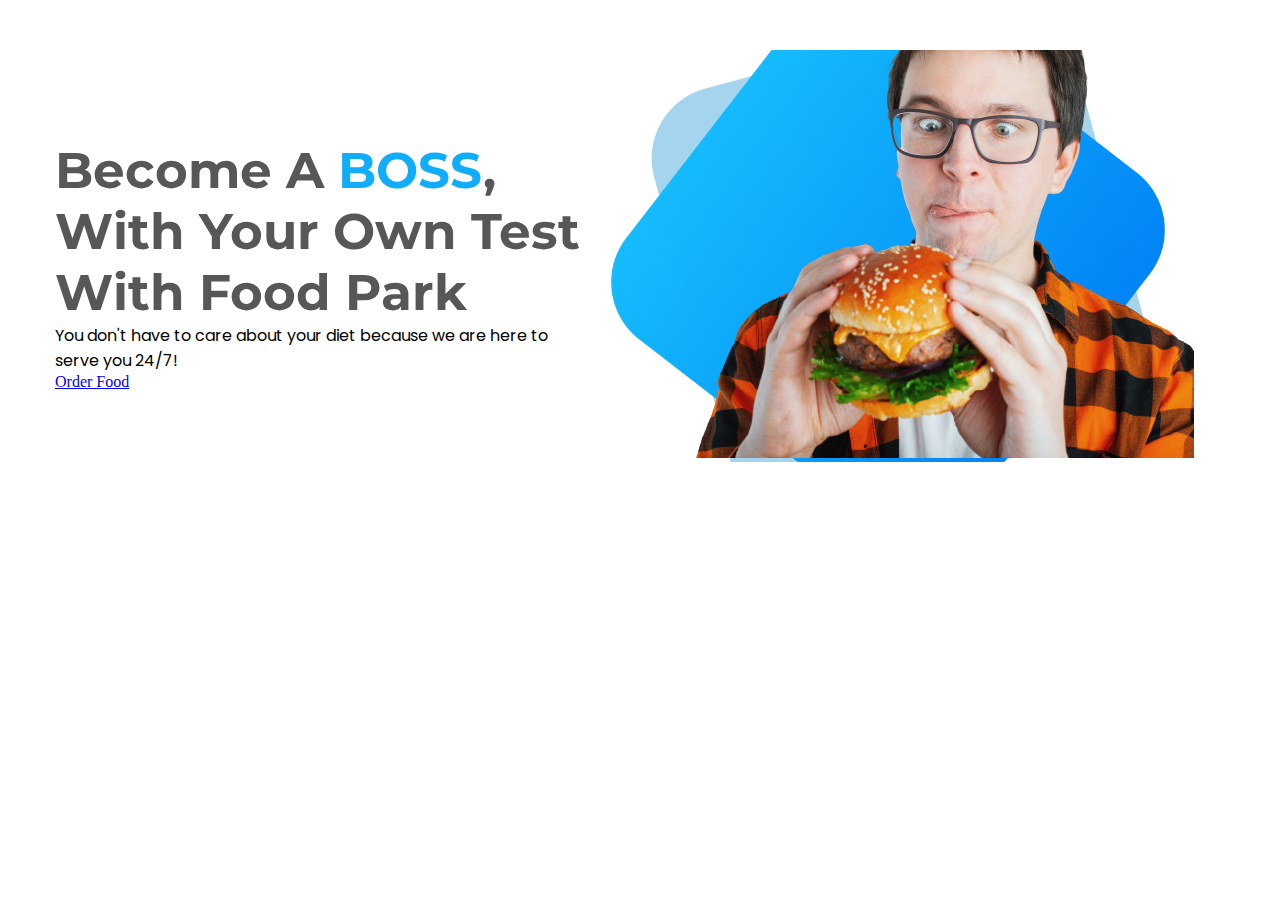
==== index.html @ 6270abcb "food park website" ====
<!DOCTYPE html>
<html lang="en">
<head>
    <meta charset="UTF-8">
    <meta http-equiv="X-UA-Compatible" content="IE=edge">
    <meta name="viewport" content="width=device-width, initial-scale=1.0">
    <title>Food Park</title>
    <link rel="stylesheet" href="style.css">
</head>
<body>

    <section id="food-promotion">

        <div class="container">

            <div class="first-box">

                <h1>become a <span>boss</span>, with your own test with food park</h1>

                <p>You don't have to care about your diet because we are here to serve you 24/7!</p>

                <a href="#">Order Food</a>


            </div>

            <div class="img">
                <img src="img/young-guy-holding-fresh-burger_79782-176-removebg-preview.png">
            </div>

        </div>

    </section>
    
</body>
</html>
---- style.css ----
@import url('https://fonts.googleapis.com/css2?family=Montserrat:ital,wght@0,100;0,200;0,300;0,400;0,500;0,600;0,700;0,800;0,900;1,100;1,200;1,300;1,400;1,500;1,600;1,700;1,800;1,900&family=Poppins:ital,wght@0,100;0,200;0,300;0,400;0,500;0,600;0,700;0,800;0,900;1,100;1,200;1,300;1,400;1,500;1,600;1,700;1,800;1,900&display=swap');
*{margin: 0; padding: 0;}

h1{
    font-family: 'Montserrat', sans-serif;
}

p{
    font-family: 'Poppins', sans-serif;
}

.container{
    width: 1170px;
    margin: 50px auto 0px auto;
    display: flex;

}

.first-box{
    width: 45%;
}

.img{
    background-image: url(img/Group.png);
    background-size: cover;
    background-repeat: no-repeat;
    background-position: center;
}


.first-box h1 {
    color: #575757;
    font-size: 50px;
    padding-top: 90px;
    text-transform: capitalize;
}

.first-box span{
    text-transform: uppercase;
    color:#10AEFA;
}
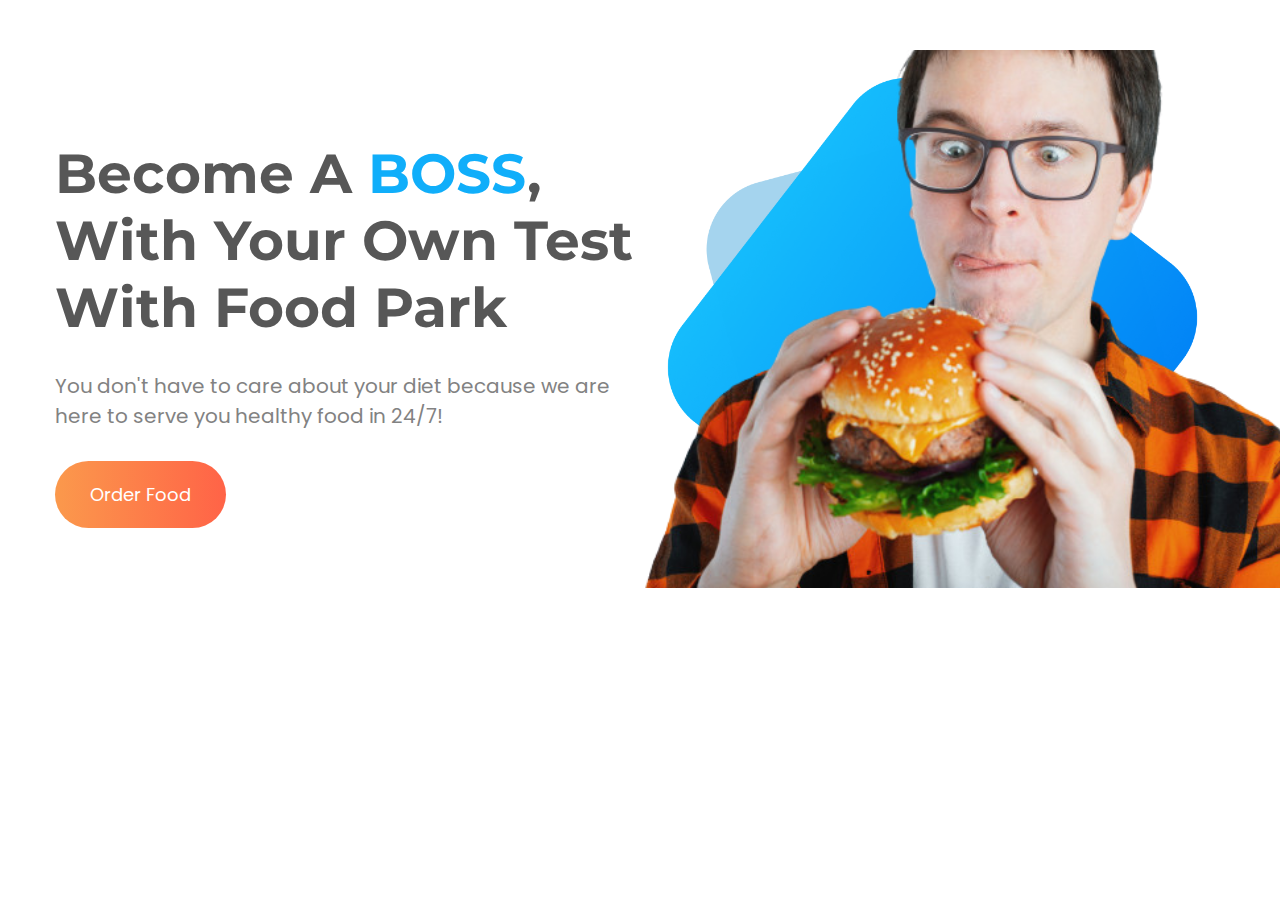
==== commit accc6dcb: "first section done" ====
--- a/index.html
+++ b/index.html
@@ -17,7 +17,7 @@
 
                 <h1>become a <span>boss</span>, with your own test with food park</h1>
 
-                <p>You don't have to care about your diet because we are here to serve you 24/7!</p>
+                <p>You don't have to care about your diet because we are here to serve you healthy food in 24/7!</p>
 
                 <a href="#">Order Food</a>
 
--- a/style.css
+++ b/style.css
@@ -13,24 +13,30 @@
     width: 1170px;
     margin: 50px auto 0px auto;
     display: flex;
+    justify-content: space-between;
 
 }
 
 .first-box{
-    width: 45%;
+    width: 50%;
+
 }
 
 .img{
     background-image: url(img/Group.png);
     background-size: cover;
     background-repeat: no-repeat;
-    background-position: center;
+    width: 50%;
+}
+
+.img img{
+    height: 100%;
 }
 
 
 .first-box h1 {
     color: #575757;
-    font-size: 50px;
+    font-size: 55px;
     padding-top: 90px;
     text-transform: capitalize;
 }
@@ -38,4 +44,22 @@
 .first-box span{
     text-transform: uppercase;
     color:#10AEFA;
+}
+
+.first-box p {
+    color: #828282;
+    margin: 30px 0px;
+    font-size: 20px;
+}
+
+.first-box a {
+    background: linear-gradient(90deg, #fb994c , tomato);
+    text-decoration: none;
+    padding: 20px 35px;
+    border-radius: 35px;
+    color: white;
+    font-family: 'Poppins';
+    display: inline-block;
+    font-size: 18px;
+    margin-bottom: 60px;
 }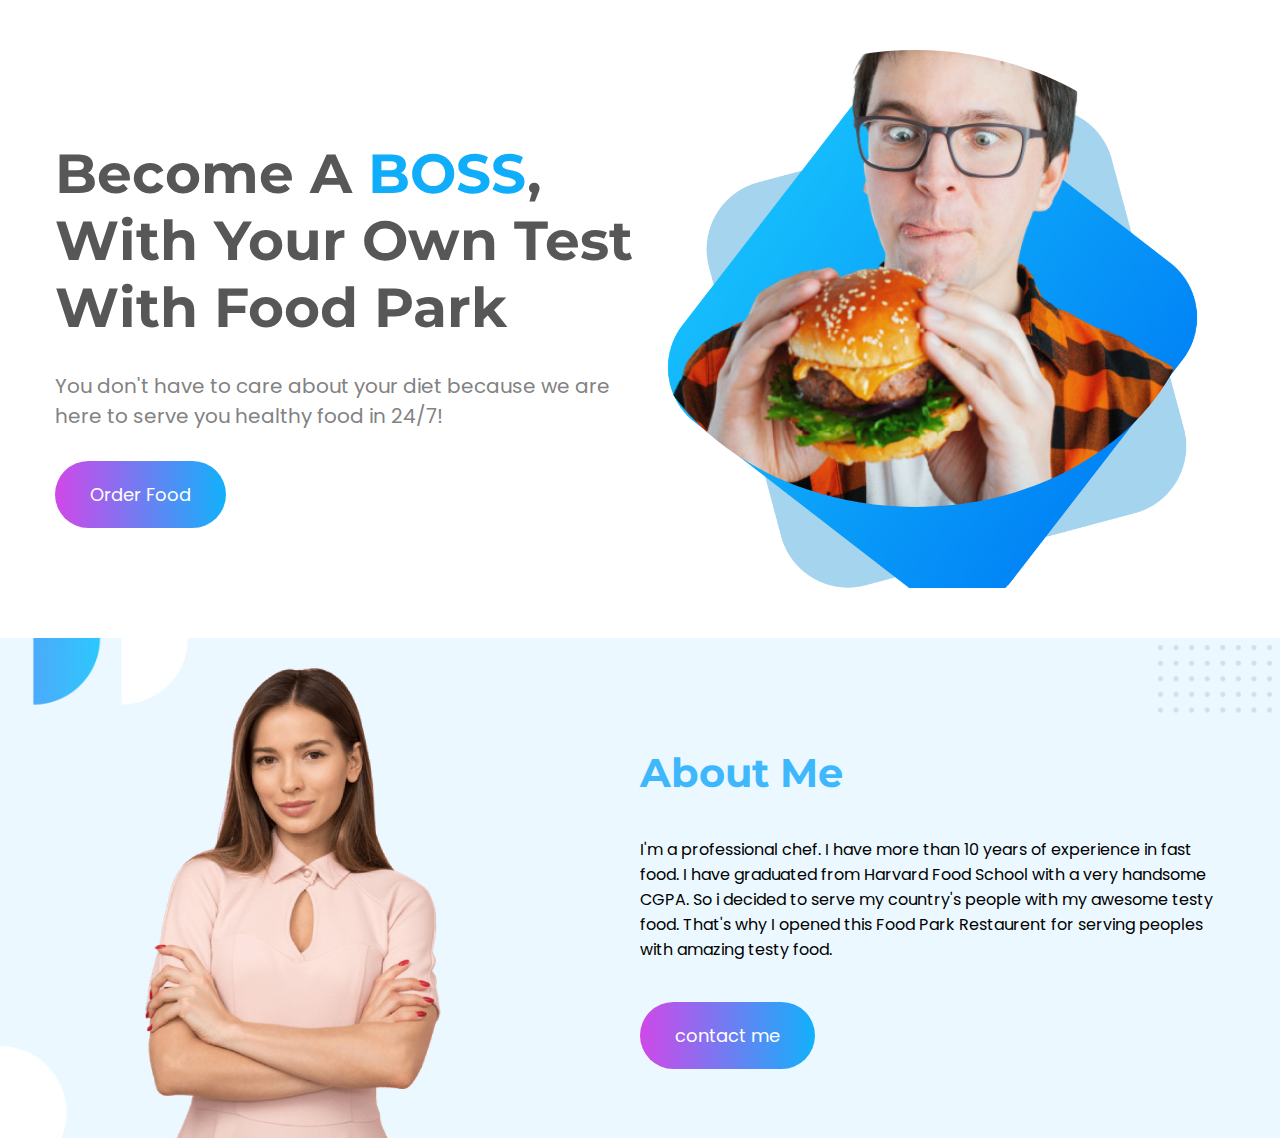
==== commit bd2ae2f9: "second section completed" ====
--- a/index.html
+++ b/index.html
@@ -31,6 +31,26 @@
         </div>
 
     </section>
+
+    <section class="about-me">
+
+        <div class="container">
+
+            <div class="img-2">
+                <img src="img/Person Image.png" alt="">
+            </div>
+
+            <div class="about-info">
+                <h2>About Me</h2>
+
+                <p>I'm a professional chef. I have more than 10 years of experience in fast food. I have graduated from Harvard Food School with a very handsome CGPA. So i decided to serve my country's people with my awesome testy food. That's why I opened this Food Park Restaurent for serving peoples with amazing testy food.</p>
+
+                <a href="#">contact me</a>
+            </div>
+
+        </div>
+
+    </section>
     
 </body>
 </html>--- a/style.css
+++ b/style.css
@@ -17,6 +17,8 @@
 
 }
 
+/* section 1 start */
+
 .first-box{
     width: 50%;
 
@@ -30,7 +32,9 @@
 }
 
 .img img{
-    height: 100%;
+    height: 85%;
+    border-radius: 50%;
+    margin-left: -6px;
 }
 
 
@@ -53,7 +57,7 @@
 }
 
 .first-box a {
-    background: linear-gradient(90deg, #fb994c , tomato);
+    background: linear-gradient(90deg, #d048e8 , #11B1FB);
     text-decoration: none;
     padding: 20px 35px;
     border-radius: 35px;
@@ -62,4 +66,51 @@
     display: inline-block;
     font-size: 18px;
     margin-bottom: 60px;
+}
+/* section 1 end */
+
+
+/* section 2 start */
+
+.about-me{
+    background-image: url(img/Frame\ 57.jpg);
+    background-repeat: no-repeat;
+    background-size: cover;
+}
+
+.img-2 {
+    width: 50%;
+    height: 500px;
+}
+
+.about-info {
+    width: 50%;
+}
+
+.img-2 img {
+    height: 94%;
+    margin: 30px 0px 0px 90px;
+}
+
+.about-info h2 {
+    font-family: 'Montserrat';
+    font-size: 40px;
+    color: #3eb7fc;
+    margin: 110px 0px 40px 0px;
+}
+
+.about-info p {
+    font-family: 'Poppins';
+}
+
+.about-info a{
+    background: linear-gradient(90deg, #d048e8 , #11B1FB);
+    text-decoration: none;
+    padding: 20px 35px;
+    border-radius: 35px;
+    color: white;
+    font-family: 'Poppins';
+    display: inline-block;
+    font-size: 18px;
+    margin: 40px 0px 60px 0px;
 }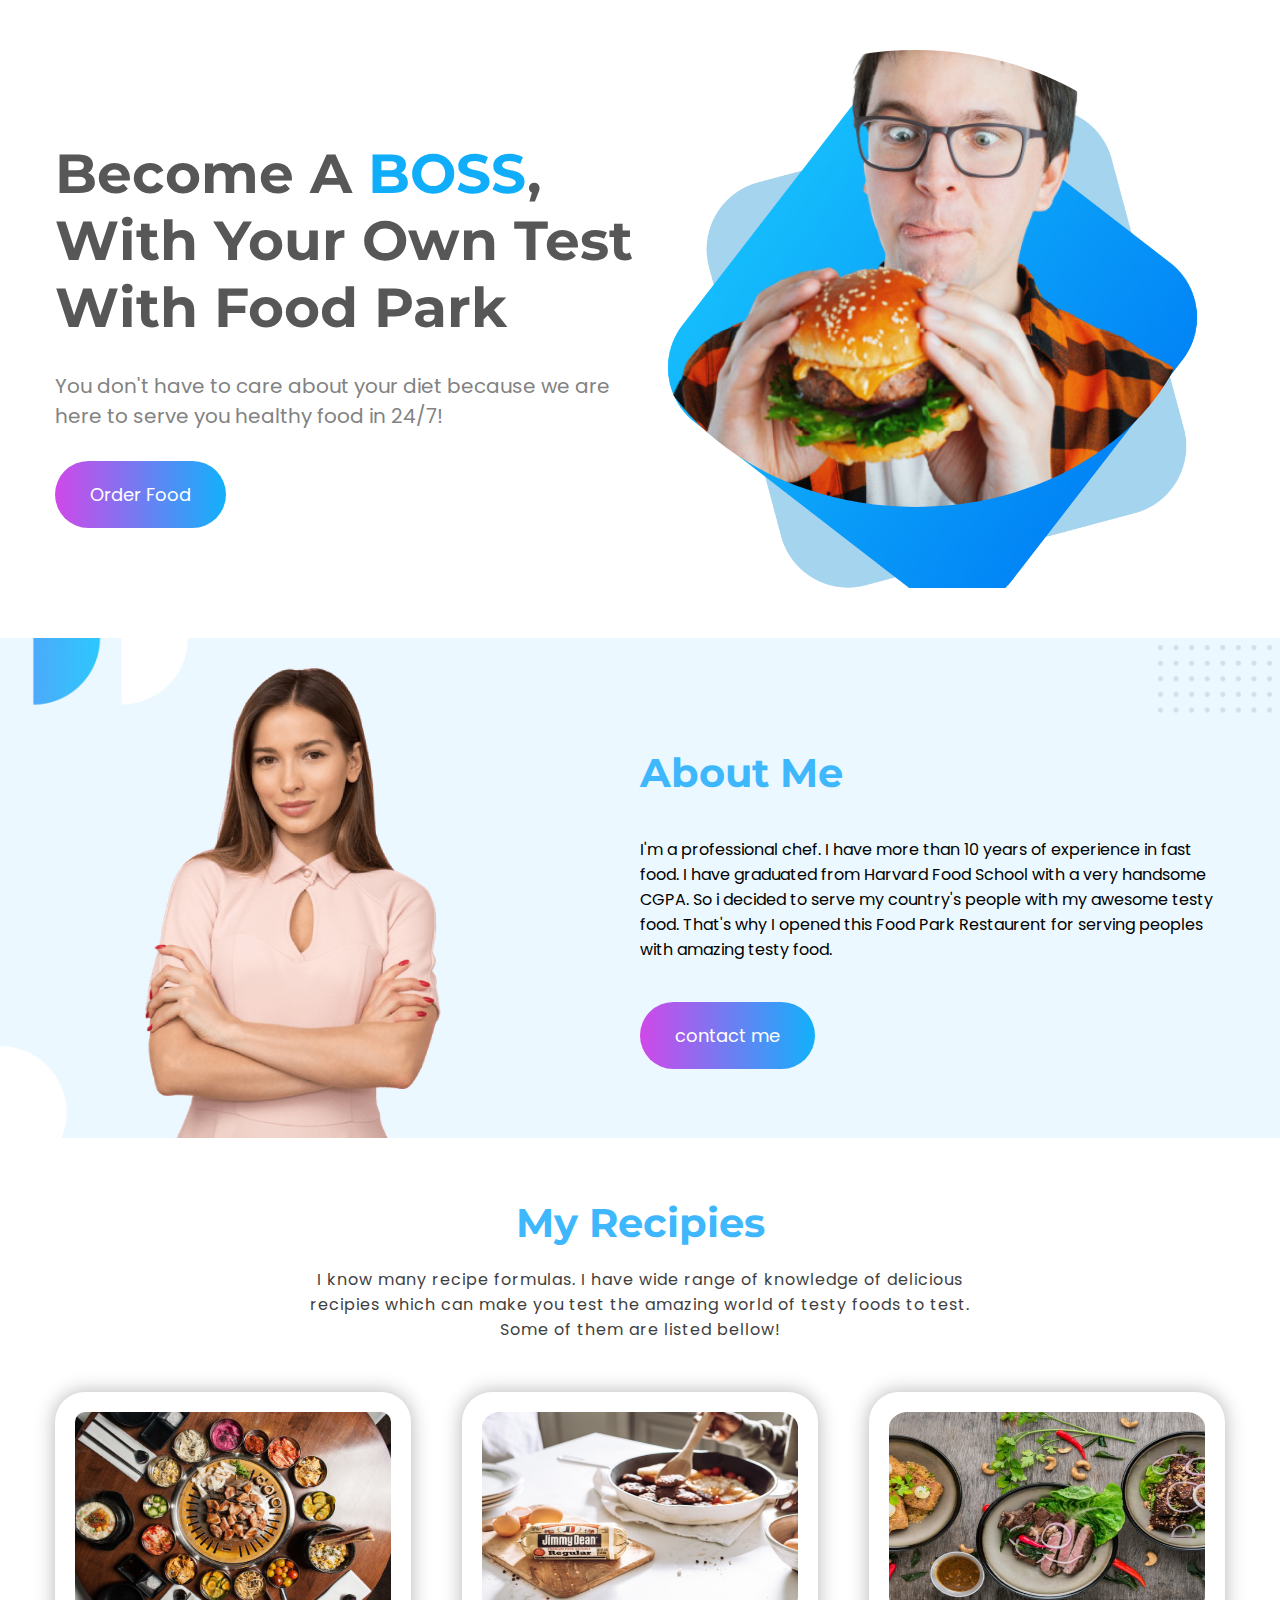
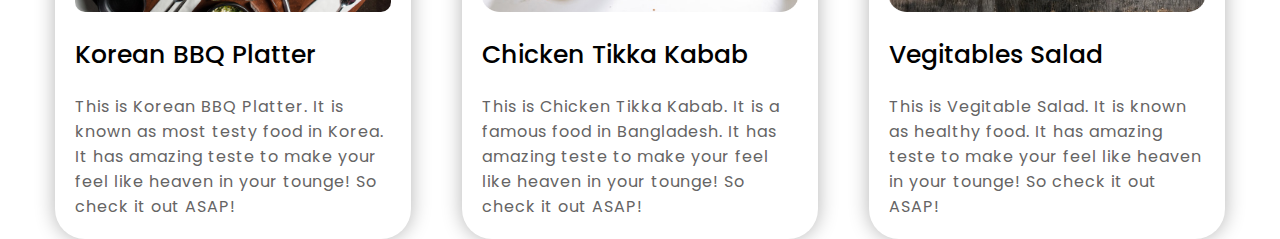
==== commit c86e594e: "section 3 completed" ====
--- a/index.html
+++ b/index.html
@@ -51,6 +51,53 @@
         </div>
 
     </section>
+
+    <section class="recipe-list">
+
+            <h1>My Recipies</h1>
+            <p>I know many recipe formulas. I have wide range of knowledge of delicious recipies which can make you test the amazing world of testy foods to test. Some of them are listed bellow!</p>
+
+        <div class="container recipe">
+
+            <div class="recipies">
+
+                    <img src="img/korean-barbecue.jpg" alt="">
+
+                    <h3>Korean BBQ Platter</h3>
+
+                    <p>This is Korean BBQ Platter. It is known as most testy food in Korea.
+                        It has amazing teste to make your feel like heaven in your tounge! So check it out ASAP!
+                    </p>
+
+            </div>
+
+            <div class="recipies">
+
+                    <img src="img/Project Cover.jpg" alt="">
+
+                    <h3>Chicken Tikka Kabab</h3>
+
+                    <p>This is Chicken Tikka Kabab. It is a famous food in Bangladesh.
+                        It has amazing teste to make your feel like heaven in your tounge! So check it out ASAP!
+                    </p>
+
+            </div>
+
+            <div class="recipies">
+
+                    <img src="img/Project Cover1.jpg" alt="">
+
+                    <h3>Vegitables Salad</h3>
+
+                    <p>This is Vegitable Salad. It is known as healthy food.
+                        It has amazing teste to make your feel like heaven in your tounge! So check it out ASAP!
+                    </p>
+
+            </div>
+
+        </div>
+
+    </section>
     
 </body>
 </html>--- a/style.css
+++ b/style.css
@@ -113,4 +113,62 @@
     display: inline-block;
     font-size: 18px;
     margin: 40px 0px 60px 0px;
+}
+
+/* section 2 end */
+
+/* section 3 start */
+
+.recipe-list{
+    color: ;
+}
+
+.recipe div{
+    width: 27%;
+}
+
+.recipe img{
+    width: 100%;
+}
+
+.recipe-list h1 {
+    text-align: center;
+    font-size: 40px;
+    margin-top: 60px;
+    color: #3eb7fc;
+}
+
+.recipe-list p {
+    width: 690px;
+    text-align: center;
+    margin: 20px auto;
+    font-family: 'Poppins';
+    letter-spacing: 1px;
+    color: #3e3e3e;
+}
+
+.recipies {
+    box-shadow: 0px 0px 20px rgb(180, 180, 180);
+    border-radius: 30px;
+    padding: 20px;
+}
+
+.recipies img {
+    border-radius: 10px;
+    height: 200px;
+}
+
+.recipies h3 {
+    font-family: 'Poppins';
+    font-size: 25px;
+    margin: 20px 0px;
+    font-weight: 500;
+}
+
+.recipies p {
+    width: 100%;
+    margin: 0px;
+    text-align: left;
+    font-family: 'Poppins';
+    color: #656464;
 }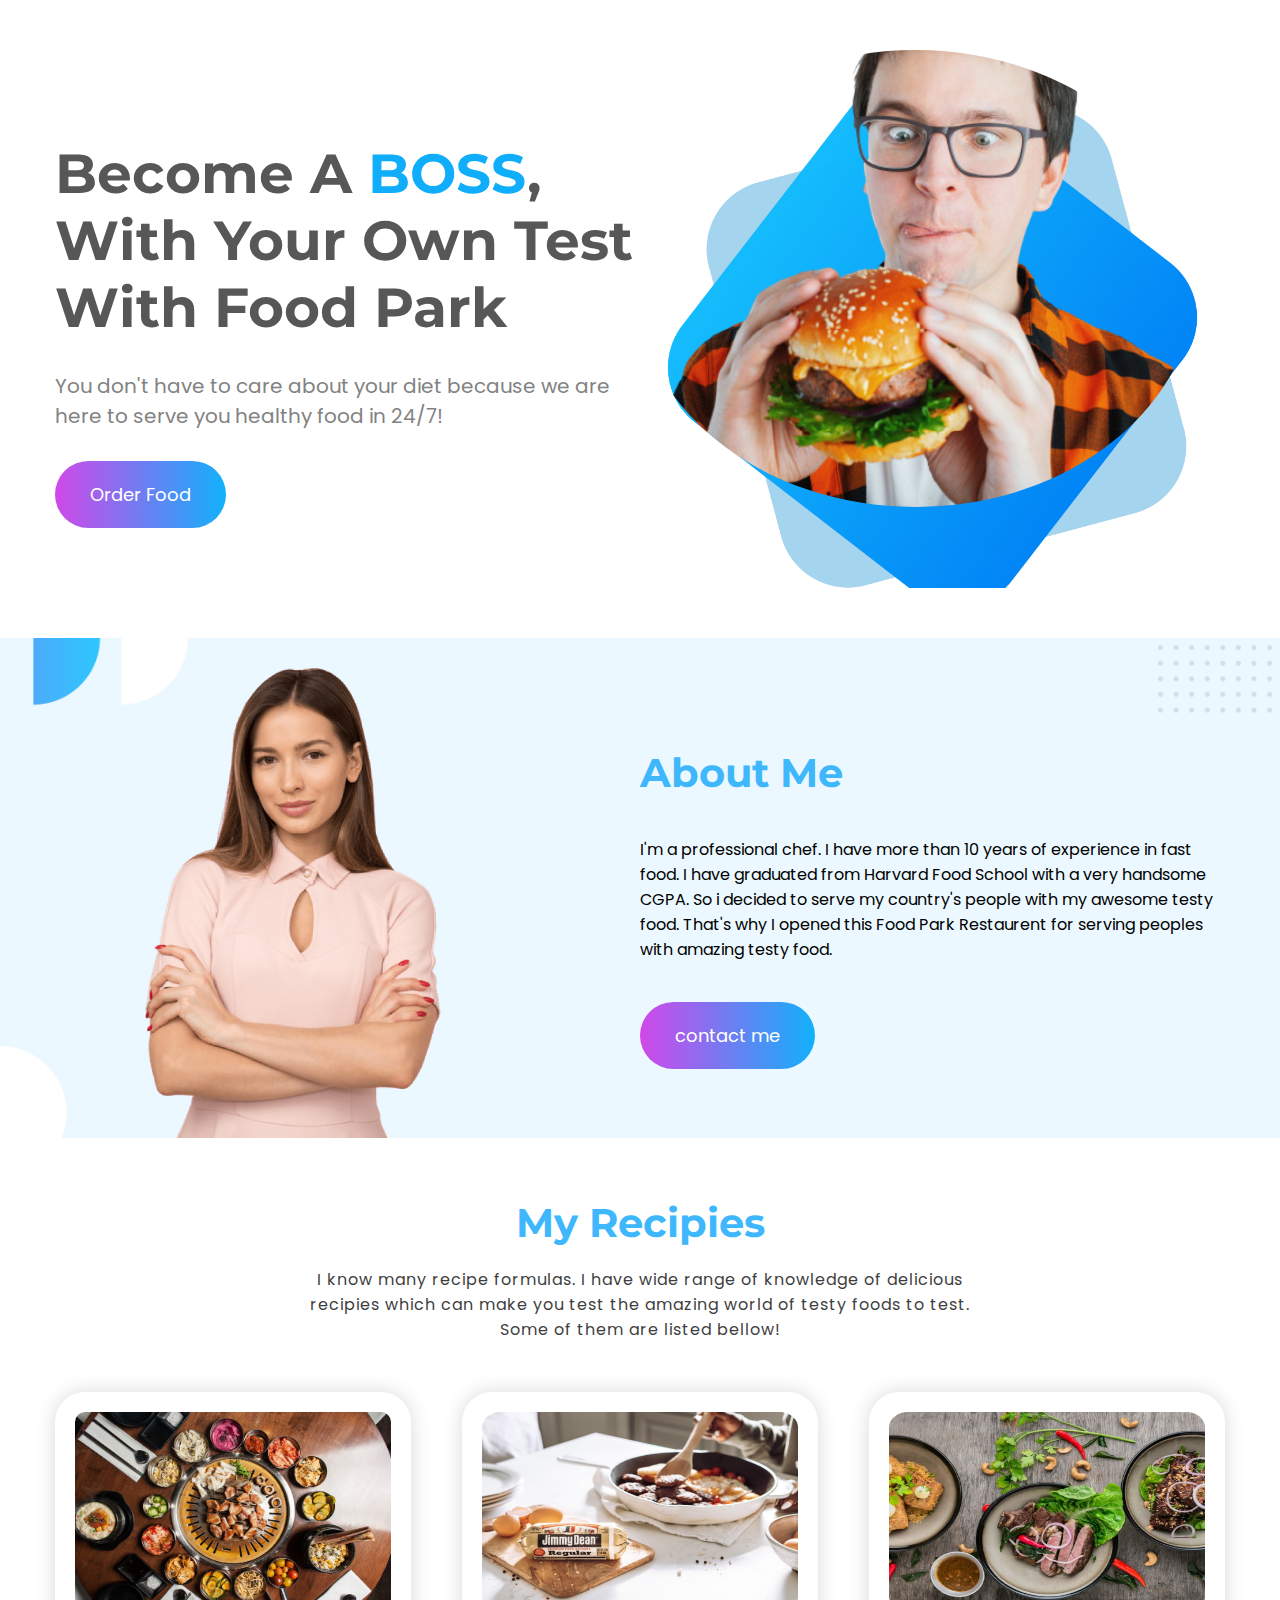
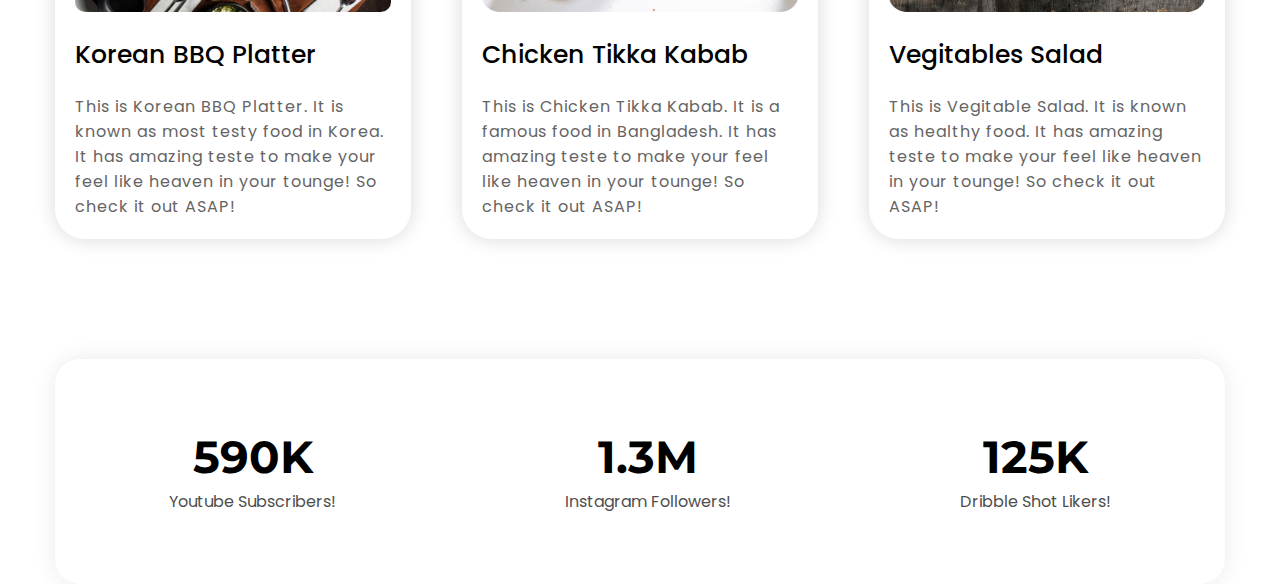
==== commit eea6f219: "section 4 completed" ====
--- a/index.html
+++ b/index.html
@@ -98,6 +98,27 @@
         </div>
 
     </section>
+
+    <section class="social-activities">
+
+        <div class="container social">
+
+            <div class="social-info"">
+                <h1>590K</h1>
+                <p>Youtube Subscribers!</p>
+            </div>
+
+            <div class="social-info">
+                <h1>1.3M</h1>
+                <p>Instagram Followers!</p>
+            </div>
+
+            <div class="social-info">
+                <h1>125K</h1>
+                <p>Dribble Shot Likers!</p>
+            </div>
+        </div>
+    </section>
     
 </body>
 </html>--- a/style.css
+++ b/style.css
@@ -148,7 +148,7 @@
 }
 
 .recipies {
-    box-shadow: 0px 0px 20px rgb(180, 180, 180);
+    box-shadow: 0px 0px 20px rgb(218, 217, 217);
     border-radius: 30px;
     padding: 20px;
 }
@@ -171,4 +171,31 @@
     text-align: left;
     font-family: 'Poppins';
     color: #656464;
-}+}
+
+/* section 3 end */
+
+/* section 4 start */
+
+.social {
+    box-shadow: 0px 0px 25px #eaeaea;
+    border-radius: 25px;
+    display: flex;
+    justify-content: space-around;
+    padding: 70px 0px;
+    margin-top: 120px;
+}
+
+.social-info h1 {
+    font-size: 45px;
+    text-align: center;
+}
+
+.social-info p {
+    color: #4e4e4e;
+    margin-top: 5px;
+}
+
+/* section 4 end */
+
+/* section 5 start */
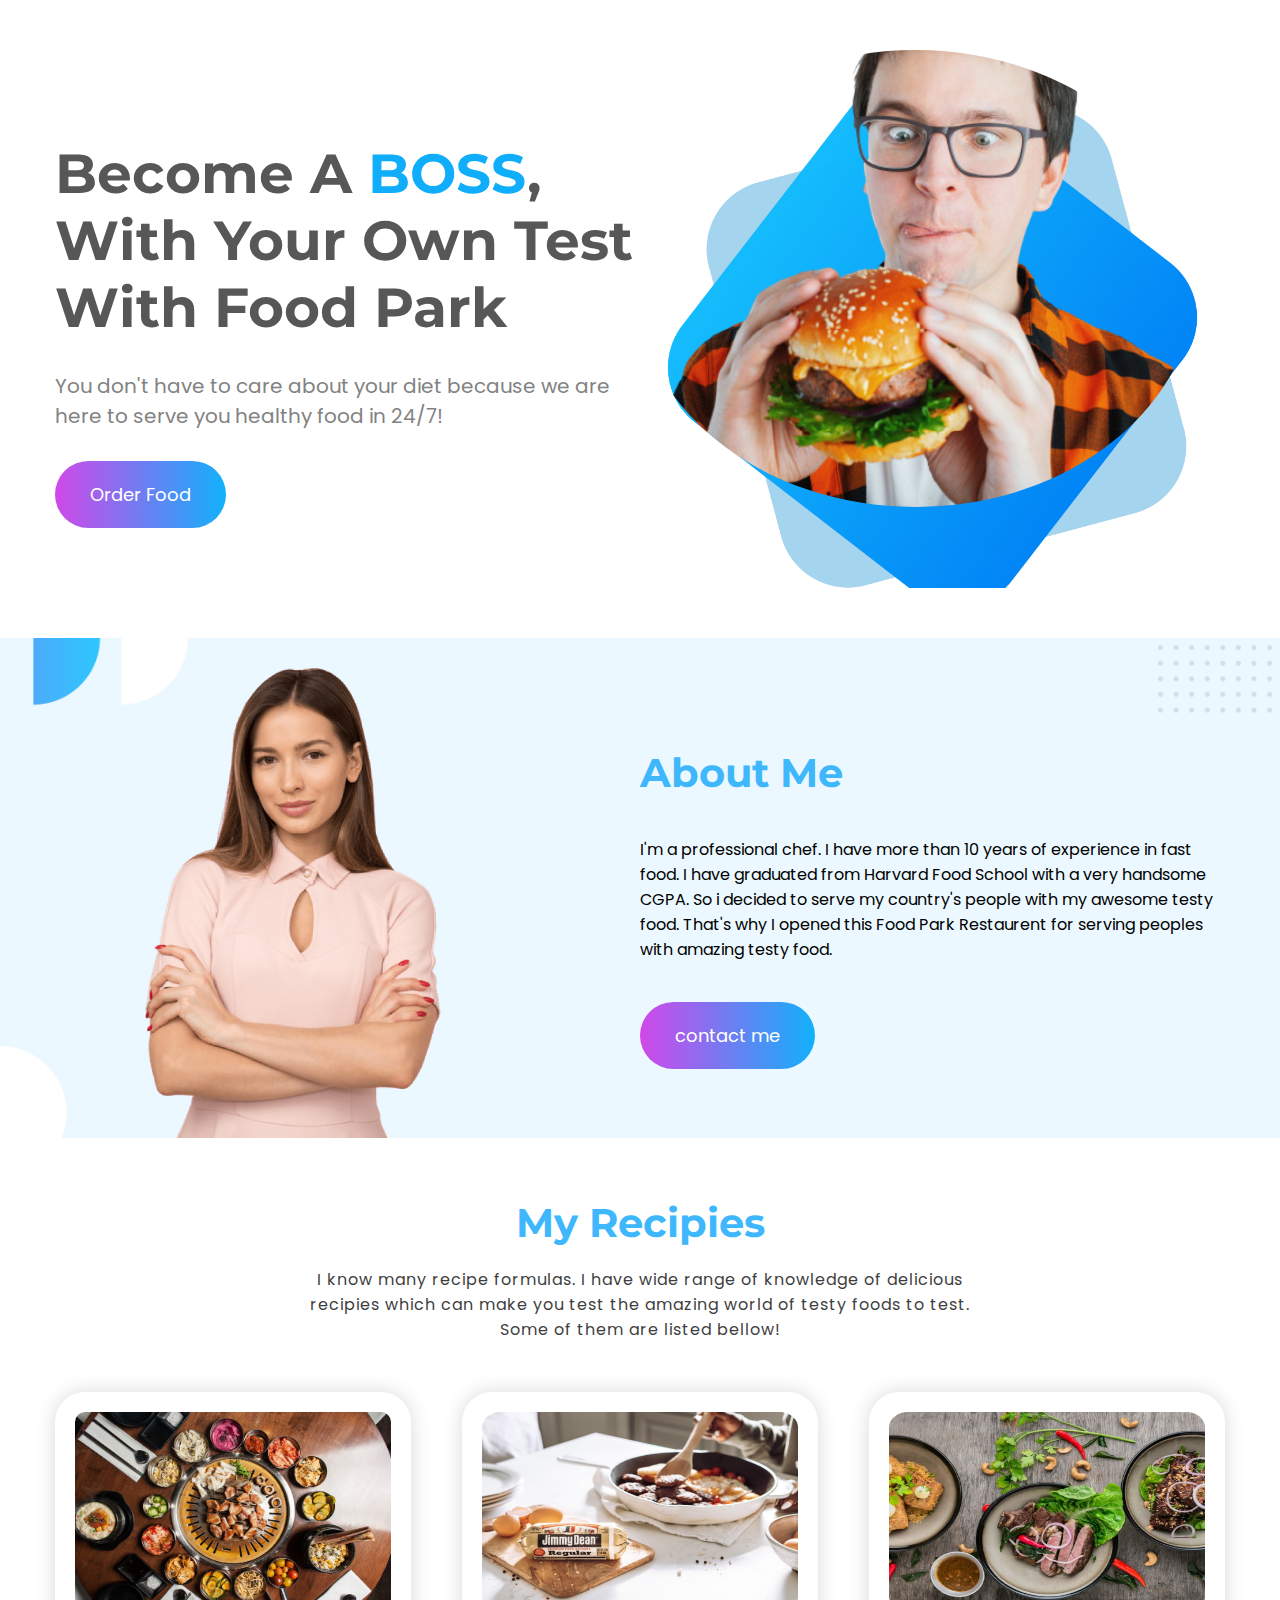
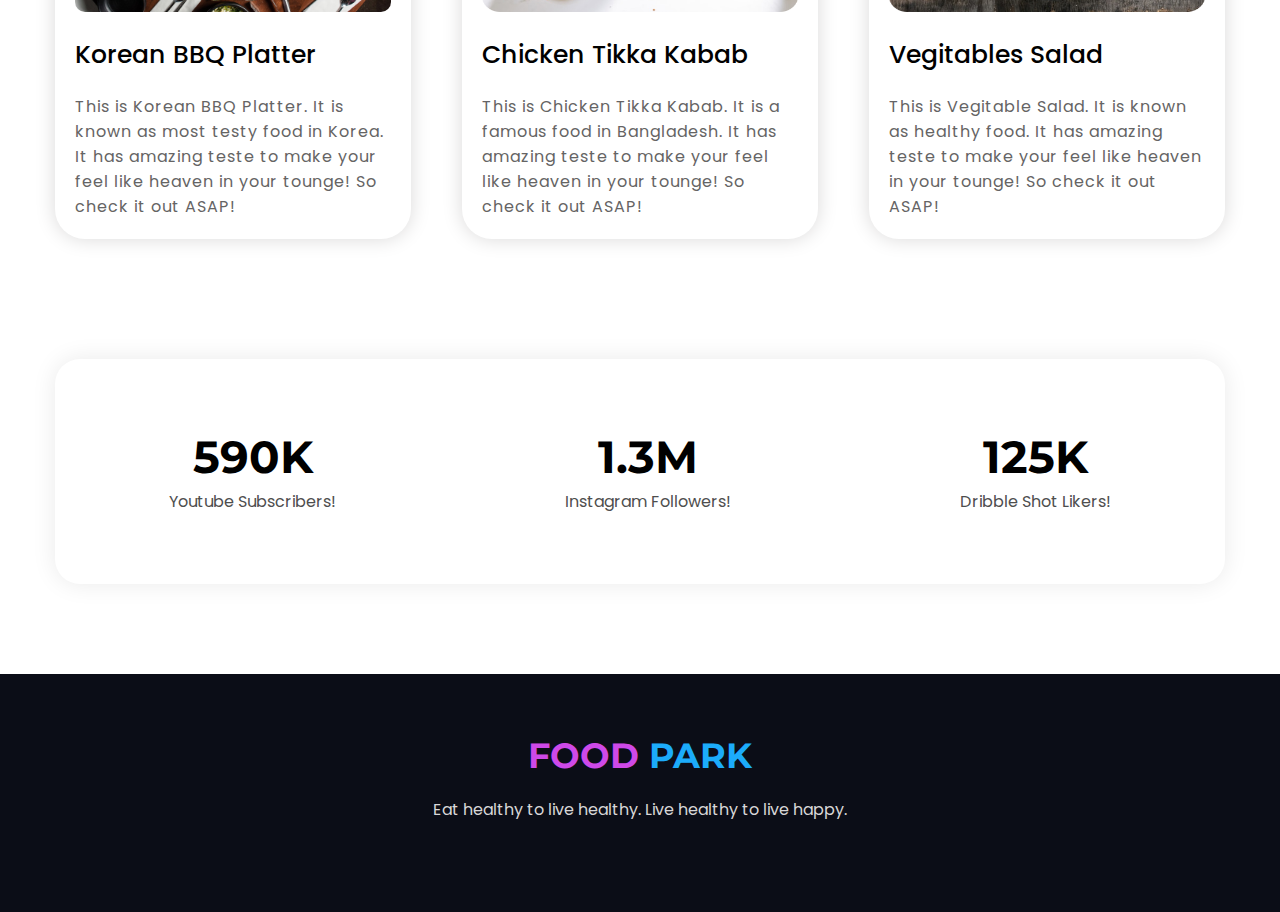
==== commit 2d958de1: "footer completed" ====
--- a/index.html
+++ b/index.html
@@ -117,7 +117,17 @@
                 <h1>125K</h1>
                 <p>Dribble Shot Likers!</p>
             </div>
+
         </div>
+
+    </section>
+
+    <section class="footer">
+
+        <h1><span class="food">food</span> park</h1>
+
+        <p>Eat healthy to live healthy. Live healthy to live happy.</p>
+
     </section>
     
 </body>
--- a/style.css
+++ b/style.css
@@ -199,3 +199,27 @@
 /* section 4 end */
 
 /* section 5 start */
+
+
+.footer{
+    background-color: #0B0D17;
+    margin-top: 90px;
+}
+
+.footer h1{
+    color: #1cabfa;
+    text-align: center;
+    font-size: 35px;
+    text-transform: uppercase;
+    padding-top: 60px;
+}
+
+.food{
+    color: #CE49E8;
+}
+
+.footer p {
+    color: #d8d7d8;
+    text-align: center;
+    padding: 20px 0px 90px 0px;
+}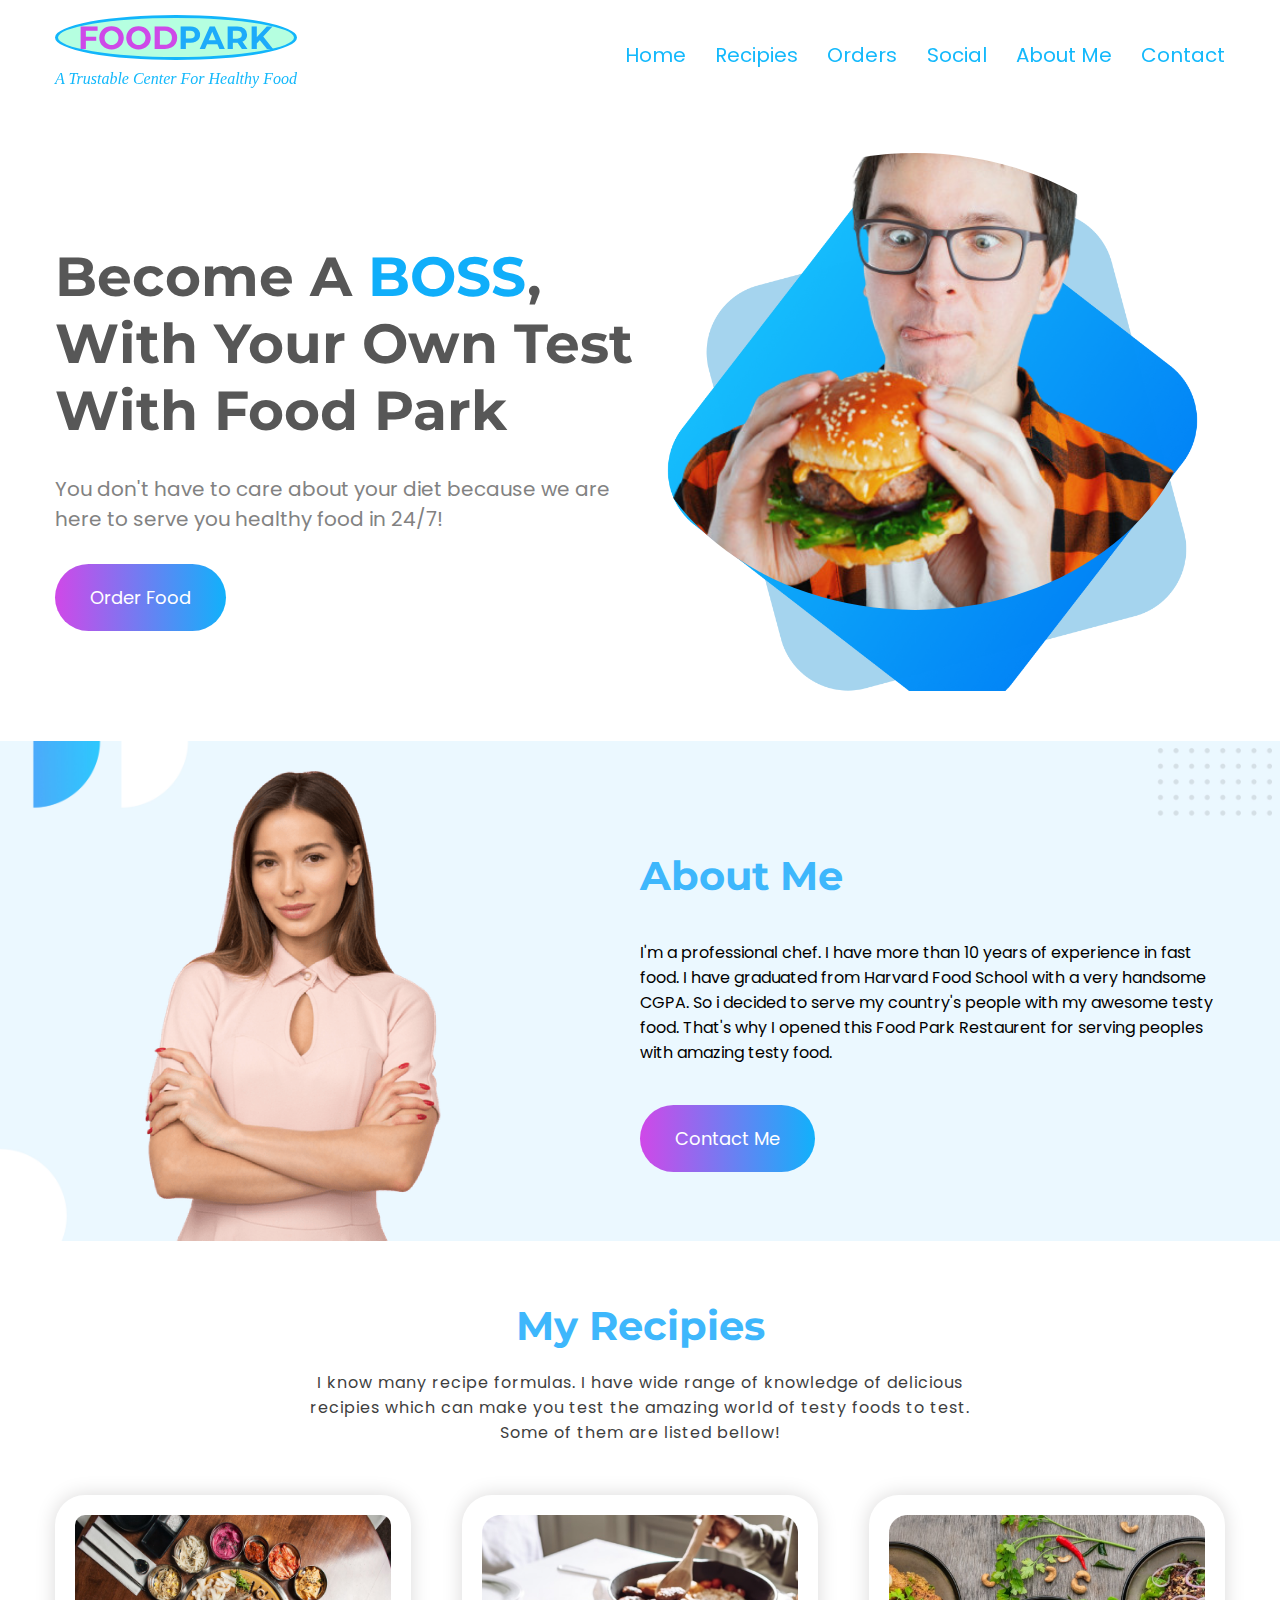
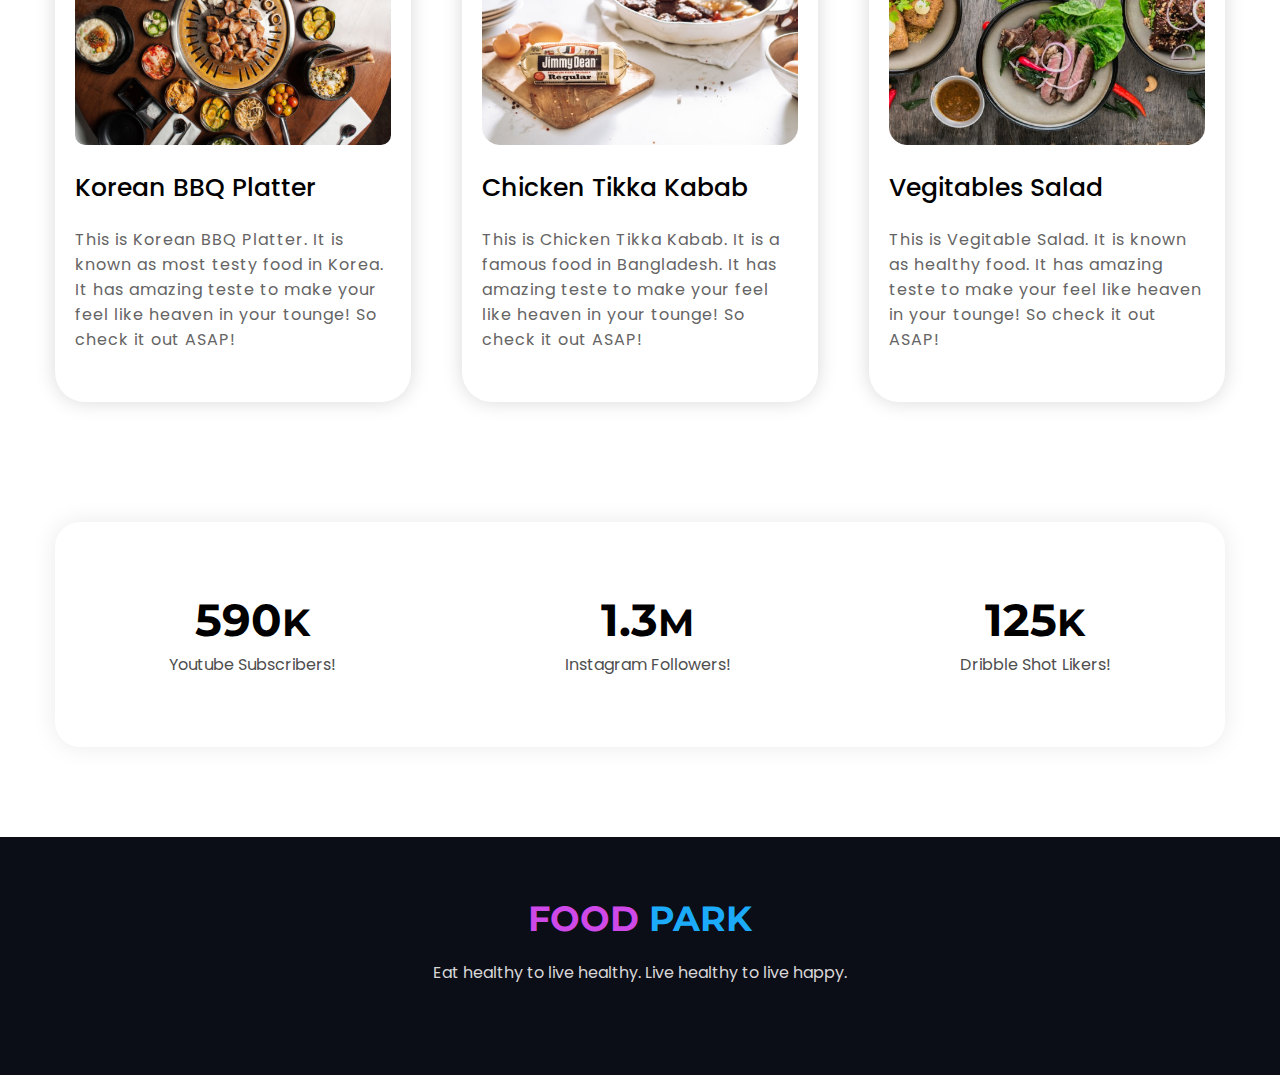
==== commit f585444d: "header added and some issue fixed" ====
--- a/index.html
+++ b/index.html
@@ -8,6 +8,31 @@
     <link rel="stylesheet" href="style.css">
 </head>
 <body>
+
+
+    <header id="home">
+
+        <div class="container head">
+
+            <div class="logo-area">
+                <h1><span>food</span>park</h1>
+                <p>A Trustable Center For Healthy Food</p>
+            </div>
+
+            <div class="menu-item">
+                <ul>
+                    <li><a href="#home">Home</a></li>
+                    <li><a href="#recipe-section">Recipies</a></li>
+                    <li><a href="#food-promotion">Orders</a></li>
+                    <li><a href="#social-section">Social</a></li>
+                    <li><a href="#about-section">About Me</a></li>
+                    <li><a href="#about-section">Contact</a></li>
+                </ul>
+            </div>
+
+        </div>
+
+    </header>
 
     <section id="food-promotion">
 
@@ -32,7 +57,7 @@
 
     </section>
 
-    <section class="about-me">
+    <section id="about-section" class="about-me">
 
         <div class="container">
 
@@ -45,14 +70,14 @@
 
                 <p>I'm a professional chef. I have more than 10 years of experience in fast food. I have graduated from Harvard Food School with a very handsome CGPA. So i decided to serve my country's people with my awesome testy food. That's why I opened this Food Park Restaurent for serving peoples with amazing testy food.</p>
 
-                <a href="#">contact me</a>
+                <a target="_blank" href="https://www.facebook.com/profile.php?id=100006867285030">Contact Me</a>
             </div>
 
         </div>
 
     </section>
 
-    <section class="recipe-list">
+    <section id="recipe-section" class="recipe-list">
 
             <h1>My Recipies</h1>
             <p>I know many recipe formulas. I have wide range of knowledge of delicious recipies which can make you test the amazing world of testy foods to test. Some of them are listed bellow!</p>
@@ -99,22 +124,22 @@
 
     </section>
 
-    <section class="social-activities">
+    <section id="social-section" class="social-activities">
 
         <div class="container social">
 
             <div class="social-info"">
-                <h1>590K</h1>
+                <h1>590<small>K</small></h1>
                 <p>Youtube Subscribers!</p>
             </div>
 
             <div class="social-info">
-                <h1>1.3M</h1>
+                <h1>1.3<small>M</small></h1>
                 <p>Instagram Followers!</p>
             </div>
 
             <div class="social-info">
-                <h1>125K</h1>
+                <h1>125<small>K</small></h1>
                 <p>Dribble Shot Likers!</p>
             </div>
 
--- a/style.css
+++ b/style.css
@@ -1,4 +1,5 @@
 @import url('https://fonts.googleapis.com/css2?family=Montserrat:ital,wght@0,100;0,200;0,300;0,400;0,500;0,600;0,700;0,800;0,900;1,100;1,200;1,300;1,400;1,500;1,600;1,700;1,800;1,900&family=Poppins:ital,wght@0,100;0,200;0,300;0,400;0,500;0,600;0,700;0,800;0,900;1,100;1,200;1,300;1,400;1,500;1,600;1,700;1,800;1,900&display=swap');
+
 *{margin: 0; padding: 0;}
 
 h1{
@@ -16,6 +17,63 @@
     justify-content: space-between;
 
 }
+
+/* header start */
+
+#home{
+    position: sticky;
+    top: 0;
+    background-color: rgba(255, 255, 255, 0.89);
+}
+
+.head{
+    margin-top: 0px;
+    padding: 15px 0px;
+}
+
+
+.logo-area h1 {
+    text-transform: uppercase;
+    color: #1cabfa;
+    background-color: #b5ffe0;
+    text-align: center;
+    border: 3px solid #12b5fb;
+    border-radius: 50%;
+}
+
+.logo-area span {
+    color: #ce49e8;
+}
+
+.logo-area p {
+    color: #13b8fb;
+    font-family: cursive;
+    margin-top: 10px;
+    font-style: italic;
+}
+
+.menu-item li {}
+
+.menu-item ul {
+    list-style: none;
+    display: flex;
+    justify-content: space-between;
+    margin-top: 25px;
+}
+
+.menu-item a {
+    text-decoration: none;
+    font-family: 'Poppins';
+    font-size: 20px;
+    color: #14b9fc;
+    transition: 1s;
+}
+
+.menu-item {
+    width: 600px;
+}
+
+/* header end */
 
 /* section 1 start */
 
@@ -155,7 +213,7 @@
 
 .recipies img {
     border-radius: 10px;
-    height: 200px;
+    height: 230px;
 }
 
 .recipies h3 {
@@ -167,7 +225,7 @@
 
 .recipies p {
     width: 100%;
-    margin: 0px;
+    margin: 10px 0px 30px 0px;
     text-align: left;
     font-family: 'Poppins';
     color: #656464;
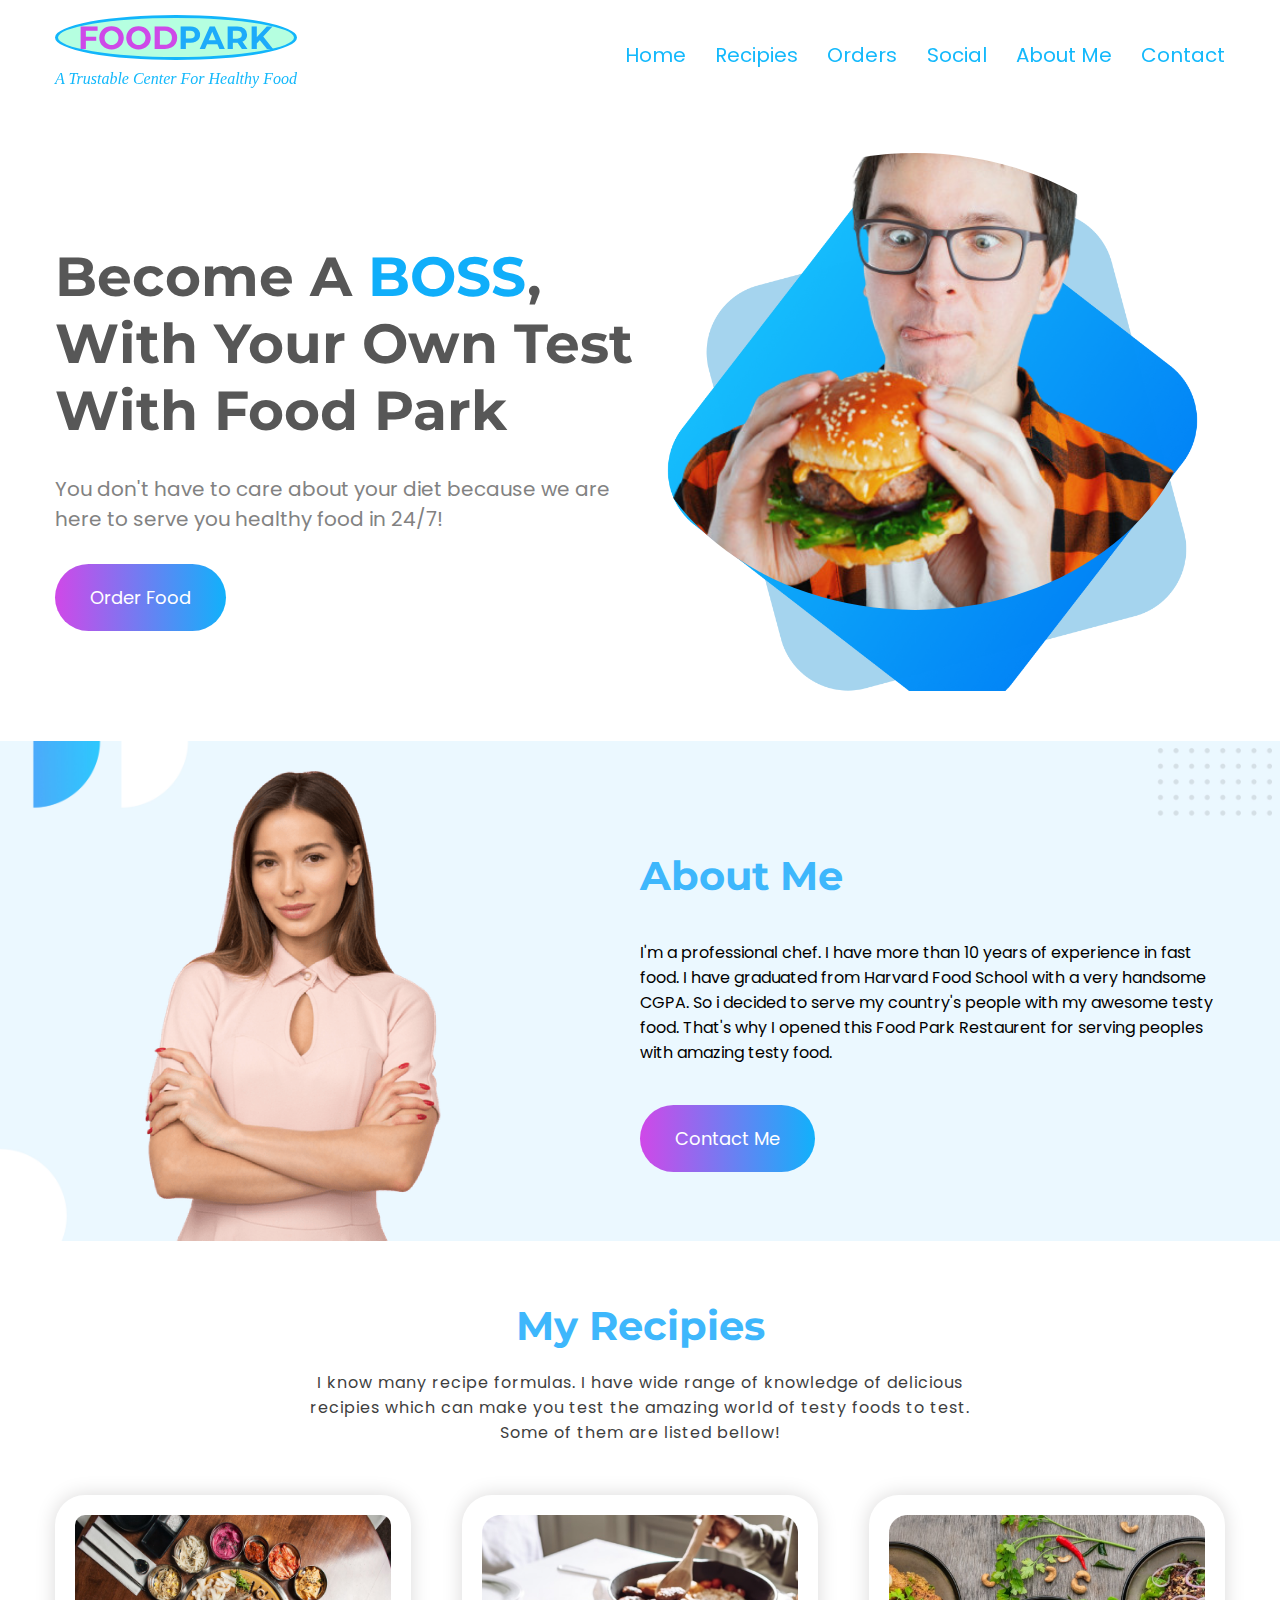
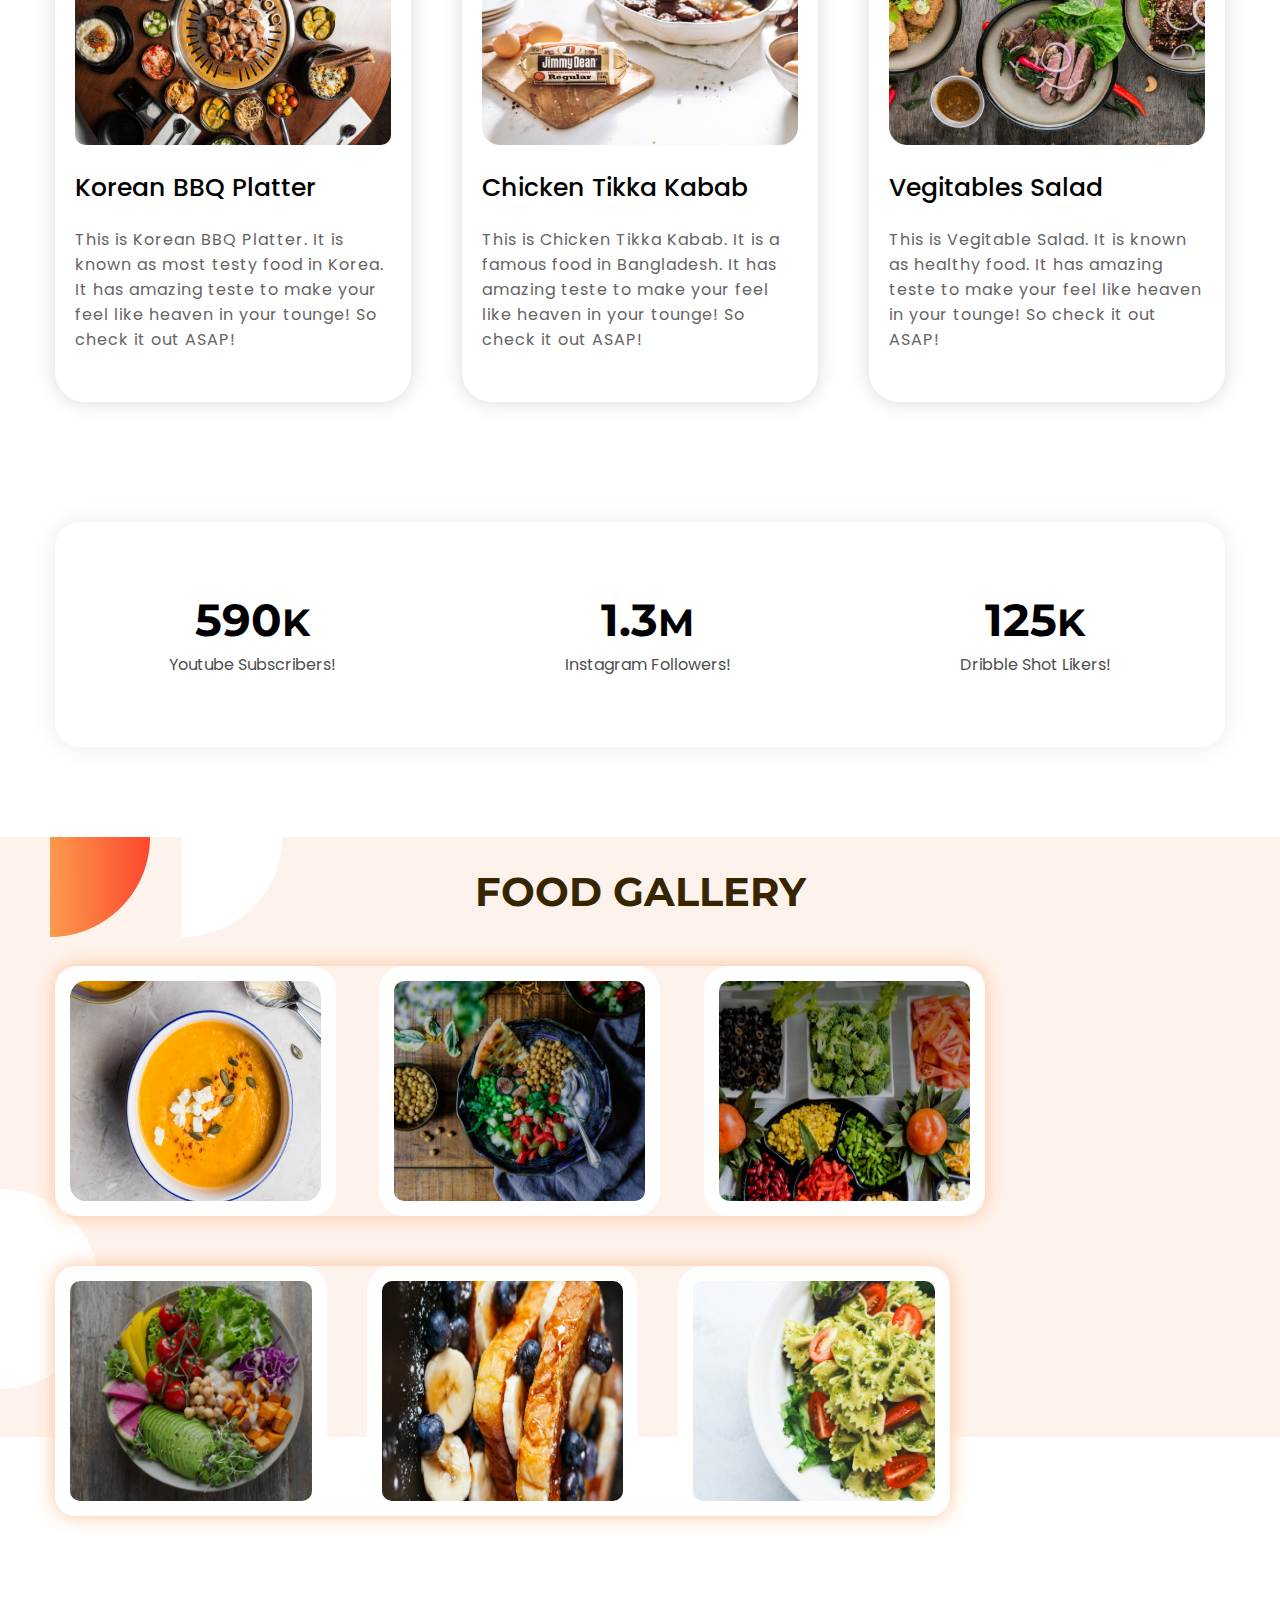
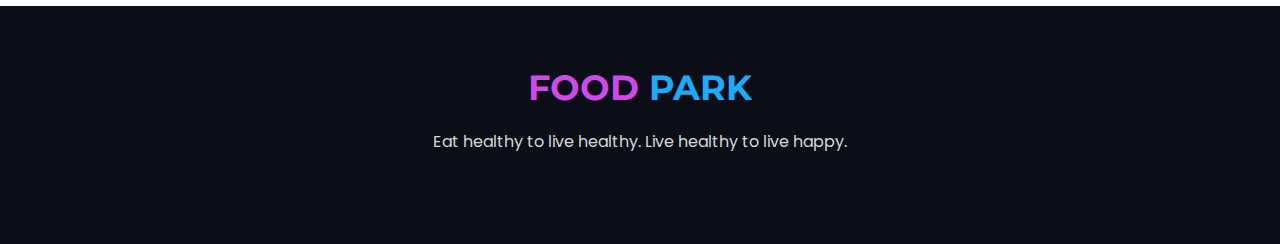
==== commit 32408d2d: "header and food gallery section 5 added" ====
--- a/index.html
+++ b/index.html
@@ -147,6 +147,32 @@
 
     </section>
 
+    <section id="food-gallery">
+
+        <h1>Food Gallery</h1>
+
+        <div class="container">
+
+            <div class="gallery">
+                <img src="img/Project Cover.png" alt="">
+                <img src="img/Project Cover8.png" alt="">
+                <img src="img/Project Cover4.png" alt="">
+            </div>
+
+        </div>
+
+        <div class="container">
+
+            <div class="gallery">
+                <img src="img/Project Cover5.png" alt="">
+                <img src="img/Project Cover6.png" alt="">
+                <img src="img/Project Cover7.png" alt="">
+            </div>
+
+        </div>
+
+    </section>
+
     <section class="footer">
 
         <h1><span class="food">food</span> park</h1>
--- a/style.css
+++ b/style.css
@@ -24,6 +24,7 @@
     position: sticky;
     top: 0;
     background-color: rgba(255, 255, 255, 0.89);
+    
 }
 
 .head{
@@ -258,6 +259,40 @@
 
 /* section 5 start */
 
+#food-gallery{
+    background-image: url(img/7.png);
+    background-repeat: no-repeat;
+    margin: 90px 0px;
+}
+
+section#food-gallery h1 {
+    text-align: center;
+    font-size: 40px;
+    padding-top: 30px;
+    color: #362500;
+    text-transform: uppercase;
+}
+
+.gallery {
+    display: flex;
+    justify-content: space-between;
+    box-shadow: 0px 0px 20px #fdc29b;
+    border-radius: 20px;
+}
+
+.gallery img {
+    width: 27%;
+    height: 220px;
+    border-radius: 25px;
+    background-color: white;
+    padding: 15px;
+}
+
+/* section 5 end */
+
+
+/* footer section start */
+
 
 .footer{
     background-color: #0B0D17;
@@ -280,4 +315,6 @@
     color: #d8d7d8;
     text-align: center;
     padding: 20px 0px 90px 0px;
-}+}
+
+/* footer section  end */